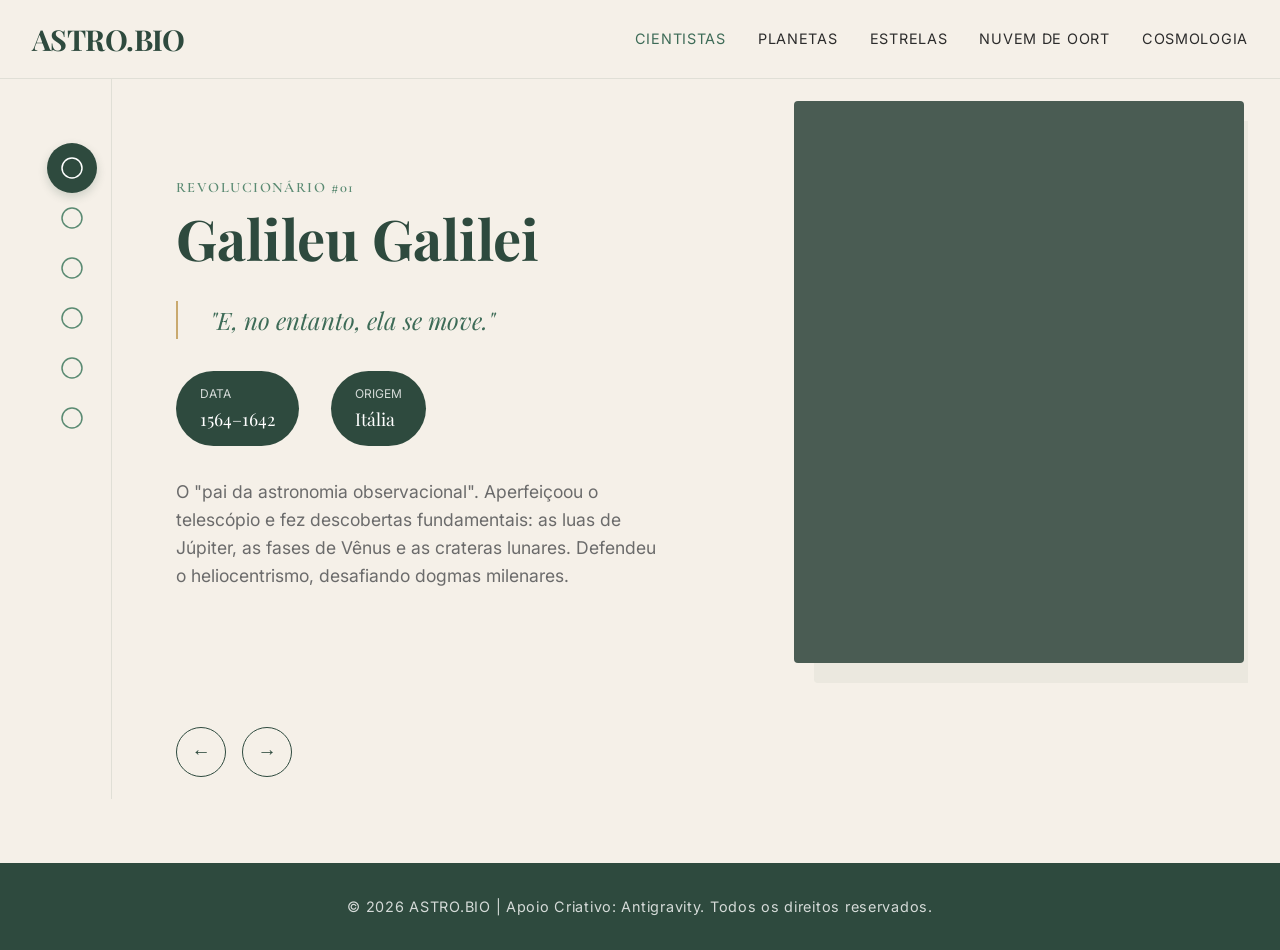
==== index.html @ 6b62c6cd "commit inicial" ====
<!doctype html>
<html lang="pt-BR">
  <head>
    <meta charset="UTF-8" />
    <meta name="viewport" content="width=device-width, initial-scale=1.0" />
    <title>ASTRO.BIO - Cientistas Revolucionários</title>
    <link rel="stylesheet" href="css/styles.css" />
    <link rel="stylesheet" href="css/cientistas.css" />
  </head>
  <body>
    <nav class="main-nav">
      <a href="index.html" class="brand">ASTRO.BIO</a>
      <button class="hamburger">☰</button>
      <ul class="nav-links">
        <li><a href="index.html" class="active">Cientistas</a></li>
        <li><a href="planetas.html">Planetas</a></li>
        <li><a href="estrelas.html">Estrelas</a></li>
        <li><a href="nuvem-oort-kuiper.html">Nuvem de Oort</a></li>
        <li><a href="cosmologia.html">Cosmologia</a></li>
      </ul>
    </nav>

    <main class="container">
      <!-- Sidebar Navigation for Scientists (Desktop) -->
      <aside class="sidebar fade-in">
        <div class="sidebar-icons">
          <div
            class="sidebar-item active"
            data-target="galileu"
            title="Galileu Galilei"
          >
            <!-- Telescope Icon -->
            <svg
              viewBox="0 0 24 24"
              fill="none"
              stroke="currentColor"
              stroke-width="1.5"
            >
              <path
                d="M4 14l10-10M4 14l-3 3M4 14l5 1M14 4l1 5M14 4l6-2M20 22l-4-9M4 22l4-9"
              />
            </svg>
          </div>
          <!-- More icons will be controlled by JS logic or just strictly links for now -->
        </div>
      </aside>

      <!-- Main Content Area: Carousel/Slider -->
      <section class="scientist-display fade-in">
        <div class="scientist-card active" id="galileu">
          <div class="card-content">
            <span class="label">Revolucionário #01</span>
            <h1>Galileu Galilei</h1>
            <p class="quote">"E, no entanto, ela se move."</p>

            <div class="meta-info">
              <div class="meta-block">
                <span class="meta-label">Data</span>
                <span class="meta-value">1564–1642</span>
              </div>
              <div class="meta-block">
                <span class="meta-label">Origem</span>
                <span class="meta-value">Itália</span>
              </div>
            </div>

            <p class="bio">
              O "pai da astronomia observacional". Aperfeiçoou o telescópio e
              fez descobertas fundamentais: as luas de Júpiter, as fases de
              Vênus e as crateras lunares. Defendeu o heliocentrismo, desafiando
              dogmas milenares.
            </p>
          </div>

          <div class="card-visual">
            <div class="image-wrapper">
              <!-- Placeholder for Galileu -->
              <div
                class="img-placeholder"
                style="background-color: #4a5c53"
              ></div>
              <span class="caption">Galileu Galilei</span>
            </div>
          </div>
        </div>

        <!-- Controls (arrows) could go here -->
        <div class="carousel-controls">
          <button class="prev-btn">←</button>
          <button class="next-btn">→</button>
        </div>
      </section>
    </main>

    <script src="js/main.js"></script>
    <script src="js/carrossel.js"></script>
  </body>
</html>
---- css/styles.css ----
/* 
 * APOLLO.WEB / ASTRO.BIO 
 * Design System & Global Styles
 */

/* Google Fonts Import */
@import url('https://fonts.googleapis.com/css2?family=Cormorant+Garamond:ital,wght@0,400;0,600;1,400&family=Inter:wght@300;400;500;600&family=Playfair+Display:wght@400;600;700&display=swap');

:root {
    /* Color Palette */
    --bg-color: #F5F0E8;        /* Creme quente */
    --bg-secondary: #EBE4D8;    /* Variação para cards/seções */
    --green-dark: #2E4A3E;      /* Dominante */
    --green-medium: #3D6B57;    /* Hover/Acentos */
    --green-light: #5A8A72;     /* Detalhes */
    --text-main: #2C2C2C;       /* Quase preto */
    --text-muted: #6B6B6B;      /* Cinza médio */
    --white: #FFFFFF;
    --gold: #C9A96E;            /* Dourado sutil */
    
    /* Spacing */
    --spacing-xs: 0.5rem;
    --spacing-sm: 1rem;
    --spacing-md: 2rem;
    --spacing-lg: 4rem;
    --spacing-xl: 8rem;
    --spacing-xxl: 6rem;

    /* Transitions */
    --transition-smooth: all 0.4s ease;
}

/* Reset */
* {
    margin: 0;
    padding: 0;
    box-sizing: border-box;
}

body {
    background-color: var(--bg-color);
    color: var(--text-main);
    font-family: 'Inter', sans-serif;
    line-height: 1.6;
    overflow-x: hidden;
    min-height: 100vh;
    display: flex;
    flex-direction: column;
}

main {
    flex: 1;
}

/* Typography */
h1, h2, h3, h4, h5, h6 {
    font-family: 'Playfair Display', serif;
    font-weight: 700;
    line-height: 1.2;
    color: var(--green-dark);
}

h1 { font-size: 3.5rem; }
h2 { font-size: 2.5rem; margin-bottom: var(--spacing-sm); }
h3 { font-size: 1.8rem; margin-bottom: var(--spacing-xs); }

.label {
    font-family: 'Cormorant Garamond', serif;
    text-transform: uppercase;
    letter-spacing: 0.1em;
    font-size: 0.9rem;
    color: var(--green-light);
    font-weight: 600;
}

.quote {
    font-family: 'Playfair Display', serif;
    font-style: italic;
    font-size: 1.5rem;
    color: var(--green-medium);
    margin: var(--spacing-md) 0;
    position: relative;
    padding-left: var(--spacing-md);
    border-left: 2px solid var(--gold);
}

/* Navbar */
.main-nav {
    display: flex;
    justify-content: space-between;
    align-items: center;
    padding: var(--spacing-sm) var(--spacing-md);
    position: sticky;
    top: 0;
    background-color: var(--bg-color);
    z-index: 1000;
    border-bottom: 1px solid rgba(46, 74, 62, 0.1);
}

.brand {
    font-family: 'Playfair Display', serif;
    font-size: 1.8rem;
    font-weight: 700;
    color: var(--green-dark);
    text-decoration: none;
    letter-spacing: -0.02em;
}

.nav-links {
    display: flex;
    gap: var(--spacing-md);
    list-style: none;
}

.nav-links a {
    text-decoration: none;
    color: var(--text-main);
    font-family: 'Inter', sans-serif;
    font-size: 0.9rem;
    text-transform: uppercase;
    letter-spacing: 0.05em;
    transition: var(--transition-smooth);
}

.nav-links a:hover, .nav-links a.active {
    color: var(--green-medium);
}

/* Mobile Menu Trigger */
.hamburger {
    display: none;
    cursor: pointer;
    background: none;
    border: none;
    font-size: 1.5rem;
    color: var(--green-dark);
}

/* Utility */
.container {
    max-width: 1400px;
    margin: 0 auto;
    padding: 0 var(--spacing-md);
}

.section-padding {
    padding: var(--spacing-lg) 0;
}

/* Animations */
.fade-in {
    opacity: 0;
    transform: translateY(20px);
    transition: opacity 0.8s ease-out, transform 0.8s ease-out;
}

.fade-in.visible {
    opacity: 1;
    transform: translateY(0);
}

/* FooterStyles */
.main-footer {
    background-color: var(--green-dark);
    color: var(--white);
    padding: var(--spacing-md);
    text-align: center;
    margin-top: var(--spacing-lg);
    font-size: 0.9rem;
    font-family: 'Inter', sans-serif;
    letter-spacing: 0.05em;
}

.footer-content {
    opacity: 0.8;
}

/* Responsiveness */
@media (max-width: 1024px) {
    h1 { font-size: 2.8rem; }
    
    .main-nav {
        padding: var(--spacing-sm);
    }
}

@media (max-width: 768px) {
    .nav-links {
        display: none;
        position: absolute;
        top: 100%;
        left: 0;
        width: 100%;
        background-color: var(--bg-color);
        flex-direction: column;
        padding: var(--spacing-md);
        text-align: center;
        box-shadow: 0 10px 20px rgba(0,0,0,0.1);
    }

    .nav-links.open {
        display: flex;
    }

    .hamburger {
        display: block;
    }
    
    :root {
        --spacing-lg: 3rem;
        --spacing-md: 1.5rem;
    }
}
---- css/cientistas.css ----
/* cientistas.css */

/* Main Layout Grid */
.container {
    display: grid;
    grid-template-columns: 80px 1fr;
    gap: var(--spacing-lg);
    min-height: 80vh;
    align-items: center;
}

/* Sidebar (Icons) */
.sidebar {
    display: flex;
    flex-direction: column;
    align-items: center;
    gap: var(--spacing-md);
    background: transparent;
    border-right: 1px solid rgba(46,74,62,0.1);
    height: 100%;
    padding-top: var(--spacing-lg);
}

.sidebar-item {
    width: 50px;
    height: 50px;
    border-radius: 50%; /* Organic circle */
    display: flex;
    justify-content: center;
    align-items: center;
    color: var(--green-light);
    cursor: pointer;
    transition: all 0.3s ease;
    border: 1px solid transparent;
}

.sidebar-item:hover, .sidebar-item.active {
    color: var(--white);
    background-color: var(--green-dark);
    box-shadow: 0 4px 10px rgba(46, 74, 62, 0.2);
}

.sidebar-item svg {
    width: 24px;
    height: 24px;
}

/* Scientist Display Area */
.scientist-display {
    position: relative;
    width: 100%;
    overflow: hidden;
}

.scientist-card {
    display: none;
    grid-template-columns: 1.2fr 1fr;
    gap: var(--spacing-lg);
    align-items: center;
    opacity: 0;
    transform: translateX(20px);
    transition: opacity 0.6s ease, transform 0.6s ease;
}

.scientist-card.active {
    display: grid;
    opacity: 1;
    transform: translateX(0);
}

.card-content h1 {
    margin: var(--spacing-xs) 0 var(--spacing-sm) 0;
    line-height: 1.1;
}

.meta-info {
    display: flex;
    gap: var(--spacing-md);
    margin-bottom: var(--spacing-md);
}

.meta-block {
    display: flex;
    flex-direction: column;
    background: var(--green-dark);
    color: var(--white);
    padding: 0.8rem 1.5rem;
    border-radius: 40px; /* Pill shape organic */
}

.meta-label {
    font-size: 0.75rem;
    text-transform: uppercase;
    opacity: 0.8;
    margin-bottom: 2px;
}

.meta-value {
    font-family: 'Playfair Display', serif;
    font-size: 1.1rem;
}

.bio {
    font-size: 1.1rem;
    color: var(--text-muted);
    max-width: 90%;
}

/* Visual/Image Area */
.card-visual {
    position: relative;
    display: flex;
    justify-content: center;
    align-items: center;
}

.image-wrapper {
    position: relative;
    width: 100%;
    max-width: 450px;
    aspect-ratio: 4/5;
    overflow: hidden;
    border-radius: 4px;
    box-shadow: 20px 20px 0px rgba(46, 74, 62, 0.05); /* Architectural shadow */
}

.img-placeholder {
    width: 100%;
    height: 100%;
    background-color: #ccc;
    background-size: cover;
    background-position: center;
}

.caption {
    position: absolute;
    bottom: -30px;
    right: 0;
    font-family: 'Cormorant Garamond', serif;
    font-style: italic;
    font-size: 0.9rem;
    color: var(--text-muted);
}

/* Carousel Controls */
.carousel-controls {
    display: flex;
    gap: var(--spacing-sm);
    margin-top: var(--spacing-lg);
}

.carousel-controls button {
    background: none;
    border: 1px solid var(--green-dark);
    color: var(--green-dark);
    width: 50px;
    height: 50px;
    border-radius: 50%;
    font-size: 1.2rem;
    cursor: pointer;
    transition: all 0.3s ease;
}

.carousel-controls button:hover {
    background: var(--green-dark);
    color: var(--white);
}

/* Responsiveness overrides for this page */
@media (max-width: 1024px) {
    .container {
        grid-template-columns: 1fr;
        padding-top: var(--spacing-md);
    }
    
    .sidebar {
        flex-direction: row;
        width: 100%;
        height: auto;
        padding: 0;
        border-right: none;
        border-bottom: 1px solid rgba(46,74,62,0.1);
        padding-bottom: var(--spacing-sm);
        justify-content: center;
        overflow-x: auto;
    }

    .scientist-card {
        grid-template-columns: 1fr;
        text-align: center;
    }

    .meta-info {
        justify-content: center;
    }
    
    .quote {
        margin: var(--spacing-sm) auto;
        padding-left: 0;
        border-left: none;
    }
    
    .card-visual {
        order: -1; /* Image first on mobile? Maybe. Let's keep it below for now or test. */
        margin-bottom: var(--spacing-md);
    }
    
    .carousel-controls {
        justify-content: center;
    }
}
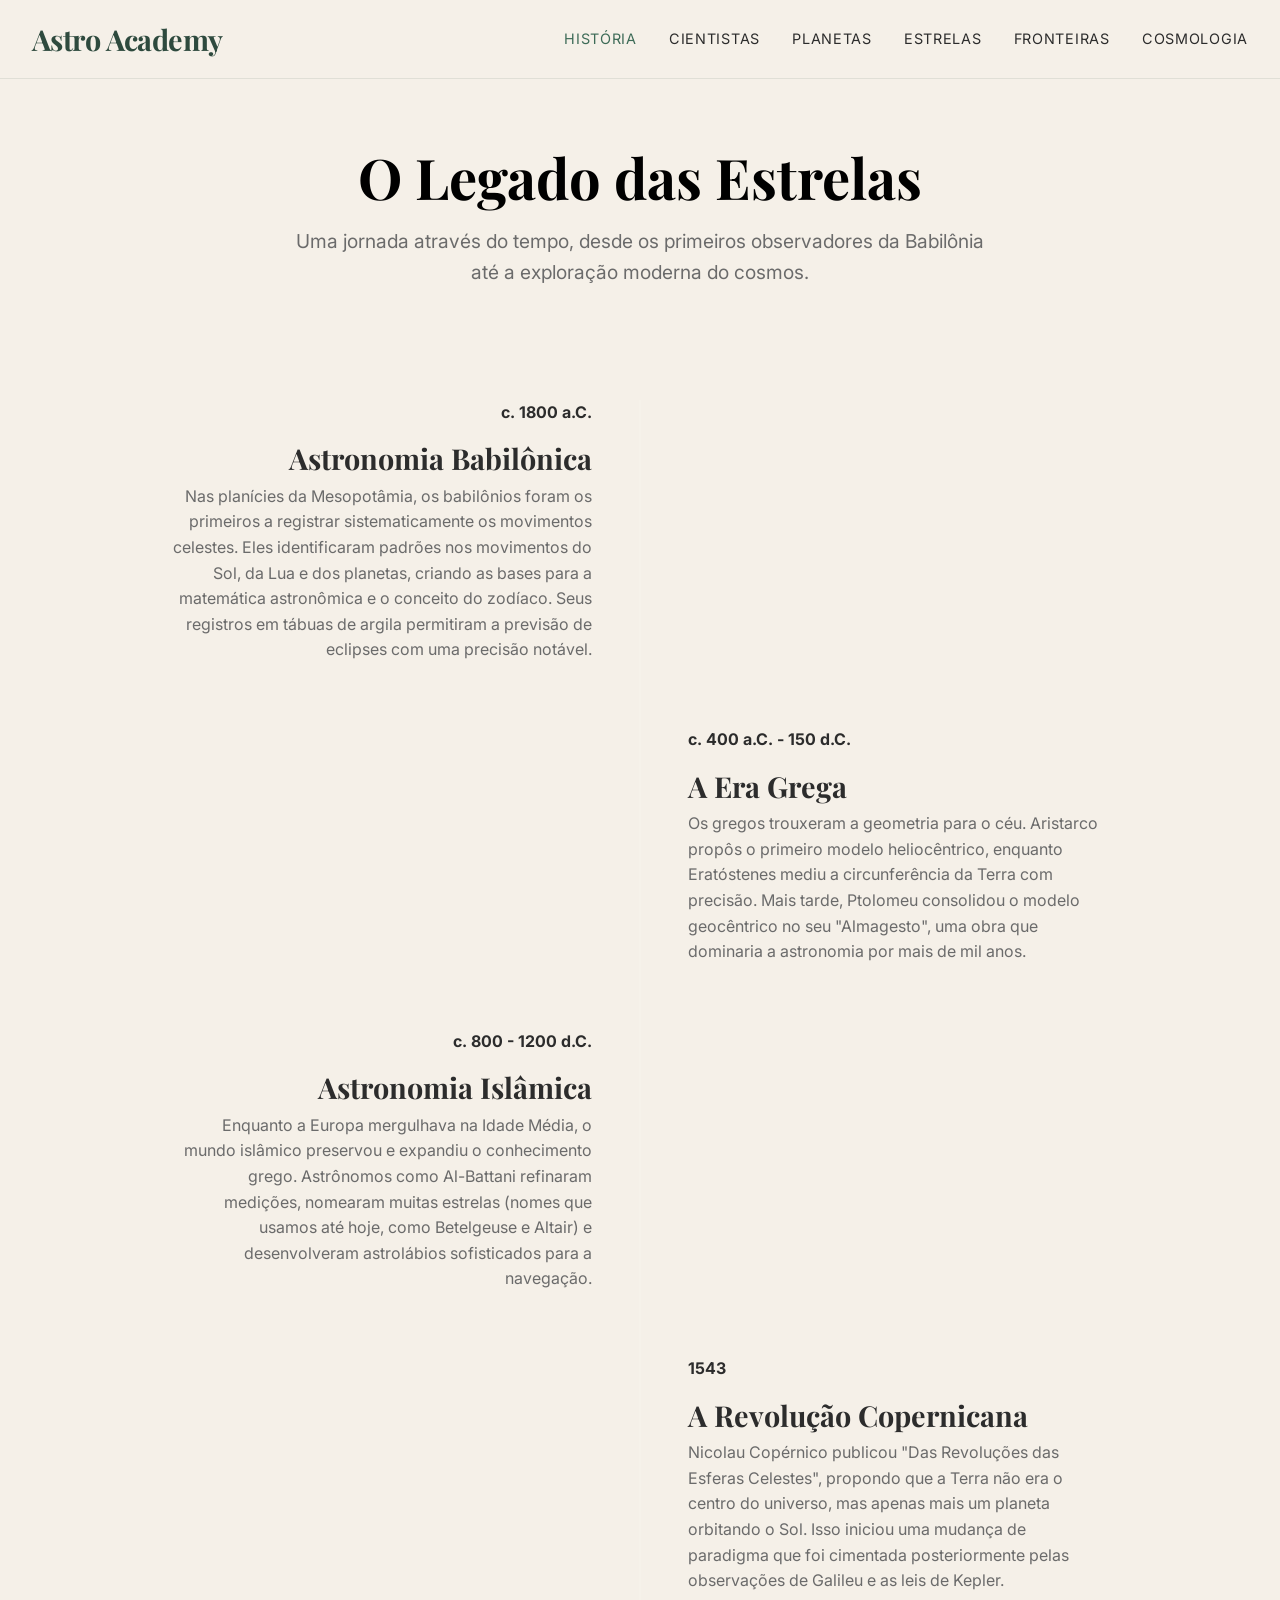
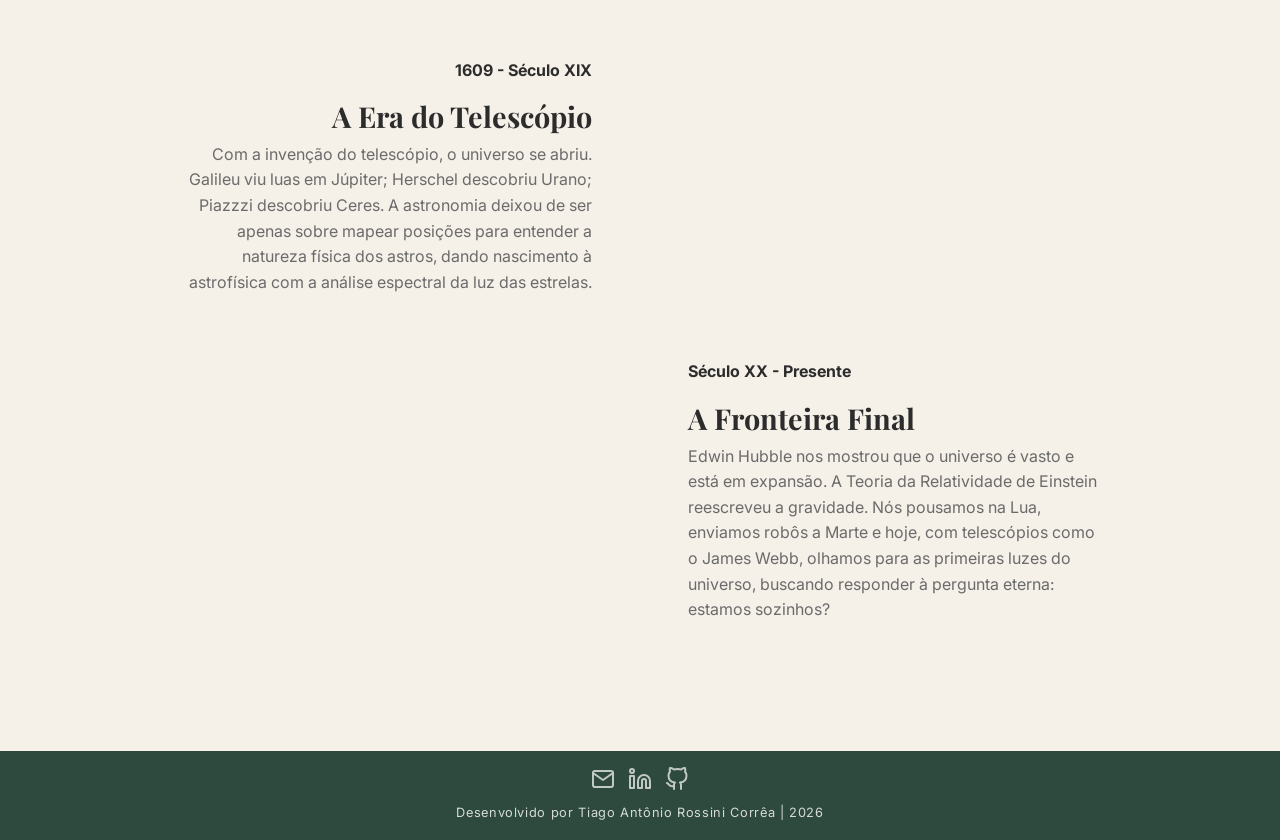
==== commit 96ac7272: "alguns commits noturnos" ====
--- a/index.html
+++ b/index.html
@@ -1,98 +1,233 @@
-<!doctype html>
+<!DOCTYPE html>
 <html lang="pt-BR">
-  <head>
-    <meta charset="UTF-8" />
-    <meta name="viewport" content="width=device-width, initial-scale=1.0" />
-    <title>ASTRO.BIO - Cientistas Revolucionários</title>
-    <link rel="stylesheet" href="css/styles.css" />
-    <link rel="stylesheet" href="css/cientistas.css" />
-  </head>
-  <body>
+<head>
+    <meta charset="UTF-8">
+    <meta name="viewport" content="width=device-width, initial-scale=1.0">
+    <title>Astro Academy - História da Astronomia</title>
+    <link rel="stylesheet" href="css/styles.css">
+    <style>
+        /* Specific styles for history page */
+        .history-hero {
+            padding: 4rem 2rem;
+            max-width: 1200px;
+            margin: 0 auto;
+            text-align: center;
+        }
+
+        .history-hero h1 {
+            font-size: 3.5rem;
+            margin-bottom: 1rem;
+            color: #000000; /* Black text requested */
+            background: none;
+            -webkit-background-clip: border-box;
+            background-clip: border-box;
+            -webkit-text-fill-color: initial;
+        }
+
+        .history-hero p {
+            font-size: 1.2rem;
+            color: var(--text-muted);
+            max-width: 700px;
+            margin: 0 auto 3rem auto;
+        }
+
+        .timeline-section {
+            max-width: 1000px;
+            margin: 0 auto 4rem auto;
+            padding: 0 2rem;
+            position: relative;
+        }
+
+        .timeline-section::before {
+            content: '';
+            position: absolute;
+            left: 50%;
+            top: 0;
+            bottom: 0;
+            width: 2px;
+            background: rgba(255,255,255,0.1);
+            transform: translateX(-50%);
+        }
+
+        .timeline-item {
+            margin-bottom: 4rem;
+            position: relative;
+            width: 50%;
+        }
+
+        .timeline-item:nth-child(odd) {
+            left: 0;
+            padding-right: 3rem;
+            text-align: right;
+        }
+
+        .timeline-item:nth-child(even) {
+            left: 50%;
+            padding-left: 3rem;
+            text-align: left;
+        }
+
+        .timeline-dot {
+            position: absolute;
+            top: 0;
+            width: 20px;
+            height: 20px;
+            background: var(--accent-color);
+            border-radius: 50%;
+            border: 4px solid var(--bg-dark);
+            z-index: 2;
+        }
+
+        .timeline-item:nth-child(odd) .timeline-dot {
+            right: -10px;
+        }
+
+        .timeline-item:nth-child(even) .timeline-dot {
+            left: -10px;
+        }
+
+        .timeline-content h2 {
+            font-size: 1.8rem;
+            color: var(--text-light);
+            margin-bottom: 0.5rem;
+        }
+
+        .timeline-content .date {
+            color: var(--accent-color);
+            font-weight: bold;
+            display: block;
+            margin-bottom: 1rem;
+        }
+
+        .timeline-content p {
+            line-height: 1.6;
+            color: var(--text-muted);
+        }
+
+        @media (max-width: 768px) {
+            .timeline-section::before {
+                left: 20px;
+            }
+            .timeline-item {
+                width: 100%;
+                left: 0 !important;
+                padding-left: 50px !important;
+                padding-right: 0 !important;
+                text-align: left !important;
+            }
+            .timeline-dot {
+                left: 10px !important;
+            }
+        }
+    </style>
+</head>
+<body>
     <nav class="main-nav">
-      <a href="index.html" class="brand">ASTRO.BIO</a>
-      <button class="hamburger">☰</button>
-      <ul class="nav-links">
-        <li><a href="index.html" class="active">Cientistas</a></li>
-        <li><a href="planetas.html">Planetas</a></li>
-        <li><a href="estrelas.html">Estrelas</a></li>
-        <li><a href="nuvem-oort-kuiper.html">Nuvem de Oort</a></li>
-        <li><a href="cosmologia.html">Cosmologia</a></li>
-      </ul>
+        <a href="index.html" class="brand">Astro Academy</a>
+        <button class="hamburger">☰</button>
+        <ul class="nav-links">
+            <li><a href="index.html" class="active">História</a></li>
+            <li><a href="cientistas.html">Cientistas</a></li>
+            <li><a href="planetas.html">Planetas</a></li>
+            <li><a href="estrelas.html">Estrelas</a></li>
+            <li><a href="nuvem-oort-kuiper.html">Fronteiras</a></li>
+            <li><a href="cosmologia.html">Cosmologia</a></li>
+        </ul>
     </nav>
 
-    <main class="container">
-      <!-- Sidebar Navigation for Scientists (Desktop) -->
-      <aside class="sidebar fade-in">
-        <div class="sidebar-icons">
-          <div
-            class="sidebar-item active"
-            data-target="galileu"
-            title="Galileu Galilei"
-          >
-            <!-- Telescope Icon -->
-            <svg
-              viewBox="0 0 24 24"
-              fill="none"
-              stroke="currentColor"
-              stroke-width="1.5"
-            >
-              <path
-                d="M4 14l10-10M4 14l-3 3M4 14l5 1M14 4l1 5M14 4l6-2M20 22l-4-9M4 22l4-9"
-              />
-            </svg>
-          </div>
-          <!-- More icons will be controlled by JS logic or just strictly links for now -->
-        </div>
-      </aside>
-
-      <!-- Main Content Area: Carousel/Slider -->
-      <section class="scientist-display fade-in">
-        <div class="scientist-card active" id="galileu">
-          <div class="card-content">
-            <span class="label">Revolucionário #01</span>
-            <h1>Galileu Galilei</h1>
-            <p class="quote">"E, no entanto, ela se move."</p>
-
-            <div class="meta-info">
-              <div class="meta-block">
-                <span class="meta-label">Data</span>
-                <span class="meta-value">1564–1642</span>
-              </div>
-              <div class="meta-block">
-                <span class="meta-label">Origem</span>
-                <span class="meta-value">Itália</span>
-              </div>
-            </div>
-
-            <p class="bio">
-              O "pai da astronomia observacional". Aperfeiçoou o telescópio e
-              fez descobertas fundamentais: as luas de Júpiter, as fases de
-              Vênus e as crateras lunares. Defendeu o heliocentrismo, desafiando
-              dogmas milenares.
-            </p>
-          </div>
-
-          <div class="card-visual">
-            <div class="image-wrapper">
-              <!-- Placeholder for Galileu -->
-              <div
-                class="img-placeholder"
-                style="background-color: #4a5c53"
-              ></div>
-              <span class="caption">Galileu Galilei</span>
-            </div>
-          </div>
-        </div>
-
-        <!-- Controls (arrows) could go here -->
-        <div class="carousel-controls">
-          <button class="prev-btn">←</button>
-          <button class="next-btn">→</button>
-        </div>
-      </section>
+    <header class="history-hero fade-in">
+        <h1>O Legado das Estrelas</h1>
+        <p>Uma jornada através do tempo, desde os primeiros observadores da Babilônia até a exploração moderna do cosmos.</p>
+    </header>
+
+    <main class="timeline-section fade-in">
+        <!-- Babilônia -->
+        <div class="timeline-item">
+            <div class="timeline-dot"></div>
+            <div class="timeline-content">
+                <span class="date">c. 1800 a.C.</span>
+                <h2>Astronomia Babilônica</h2>
+                <p>
+                    Nas planícies da Mesopotâmia, os babilônios foram os primeiros a registrar sistematicamente os movimentos celestes. 
+                    Eles identificaram padrões nos movimentos do Sol, da Lua e dos planetas, criando as bases para a matemática astronômica 
+                    e o conceito do zodíaco. Seus registros em tábuas de argila permitiram a previsão de eclipses com uma precisão notável.
+                </p>
+            </div>
+        </div>
+
+        <!-- Grécia Antiga -->
+        <div class="timeline-item">
+            <div class="timeline-dot"></div>
+            <div class="timeline-content">
+                <span class="date">c. 400 a.C. - 150 d.C.</span>
+                <h2>A Era Grega</h2>
+                <p>
+                    Os gregos trouxeram a geometria para o céu. Aristarco propôs o primeiro modelo heliocêntrico, enquanto Eratóstenes mediu 
+                    a circunferência da Terra com precisão. Mais tarde, Ptolomeu consolidou o modelo geocêntrico no seu "Almagesto", 
+                    uma obra que dominaria a astronomia por mais de mil anos.
+                </p>
+            </div>
+        </div>
+
+        <!-- Idade de Ouro Islâmica -->
+        <div class="timeline-item">
+            <div class="timeline-dot"></div>
+            <div class="timeline-content">
+                <span class="date">c. 800 - 1200 d.C.</span>
+                <h2>Astronomia Islâmica</h2>
+                <p>
+                    Enquanto a Europa mergulhava na Idade Média, o mundo islâmico preservou e expandiu o conhecimento grego. 
+                    Astrônomos como Al-Battani refinaram medições, nomearam muitas estrelas (nomes que usamos até hoje, como Betelgeuse e Altair) 
+                    e desenvolveram astrolábios sofisticados para a navegação.
+                </p>
+            </div>
+        </div>
+
+        <!-- Revolução Copernicana -->
+        <div class="timeline-item">
+            <div class="timeline-dot"></div>
+            <div class="timeline-content">
+                <span class="date">1543</span>
+                <h2>A Revolução Copernicana</h2>
+                <p>
+                    Nicolau Copérnico publicou "Das Revoluções das Esferas Celestes", propondo que a Terra não era o centro do universo, 
+                    mas apenas mais um planeta orbitando o Sol. Isso iniciou uma mudança de paradigma que foi cimentada posteriormente 
+                    pelas observações de Galileu e as leis de Kepler.
+                </p>
+            </div>
+        </div>
+
+        <!-- A Era do Telescópio -->
+        <div class="timeline-item">
+            <div class="timeline-dot"></div>
+            <div class="timeline-content">
+                <span class="date">1609 - Século XIX</span>
+                <h2>A Era do Telescópio</h2>
+                <p>
+                    Com a invenção do telescópio, o universo se abriu. Galileu viu luas em Júpiter; Herschel descobriu Urano; 
+                    Piazzzi descobriu Ceres. A astronomia deixou de ser apenas sobre mapear posições para entender a natureza física dos astros, 
+                    dando nascimento à astrofísica com a análise espectral da luz das estrelas.
+                </p>
+            </div>
+        </div>
+
+        <!-- Astronomia Moderna -->
+        <div class="timeline-item">
+            <div class="timeline-dot"></div>
+            <div class="timeline-content">
+                <span class="date">Século XX - Presente</span>
+                <h2>A Fronteira Final</h2>
+                <p>
+                    Edwin Hubble nos mostrou que o universo é vasto e está em expansão. A Teoria da Relatividade de Einstein reescreveu a gravidade. 
+                    Nós pousamos na Lua, enviamos robôs a Marte e hoje, com telescópios como o James Webb, olhamos para as primeiras luzes do universo, 
+                    buscando responder à pergunta eterna: estamos sozinhos?
+                </p>
+            </div>
+        </div>
     </main>
 
     <script src="js/main.js"></script>
-    <script src="js/carrossel.js"></script>
-  </body>
+    <script src="js/footer.js"></script>
+</body>
+</body>
 </html>
--- a/css/styles.css
+++ b/css/styles.css
@@ -163,16 +163,47 @@
 .main-footer {
     background-color: var(--green-dark);
     color: var(--white);
-    padding: var(--spacing-md);
+    padding: 1rem; /* Further reduced padding */
     text-align: center;
-    margin-top: var(--spacing-lg);
-    font-size: 0.9rem;
+    margin-top: auto;
+    font-size: 0.8rem; /* Even smaller font */
     font-family: 'Inter', sans-serif;
     letter-spacing: 0.05em;
+    display: flex;
+    flex-direction: column;
+    align-items: center;
+    gap: 0.8rem; /* Tighter gap */
 }
 
 .footer-content {
     opacity: 0.8;
+}
+
+.social-links {
+    display: flex;
+    gap: 0.8rem; /* Tighter links */
+    justify-content: center;
+    align-items: center;
+}
+
+.social-link {
+    color: var(--white);
+    opacity: 0.7;
+    transition: all 0.3s ease;
+    display: flex;
+    align-items: center;
+    justify-content: center;
+}
+
+.social-link:hover {
+    opacity: 1;
+    transform: translateY(-3px);
+    color: var(--gold);
+}
+
+.social-link svg {
+    width: 24px;
+    height: 24px;
 }
 
 /* Responsiveness */
